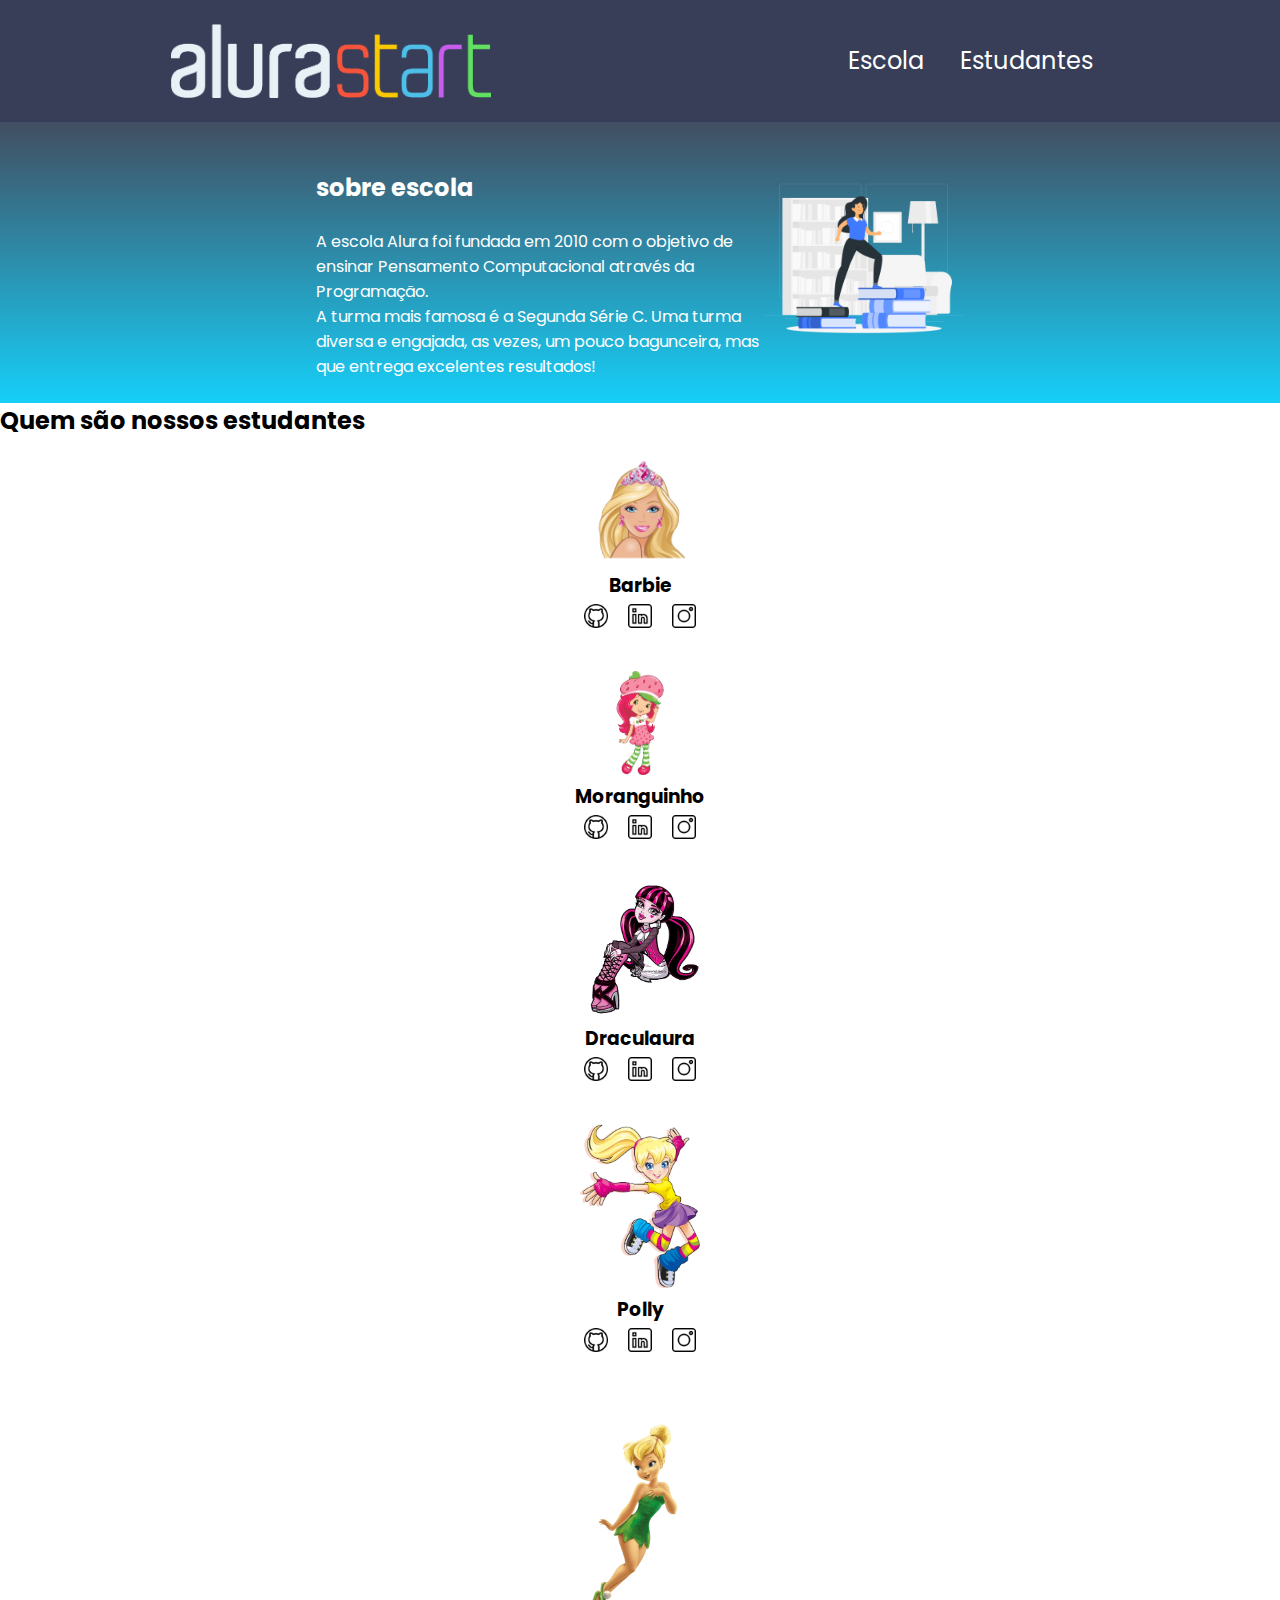
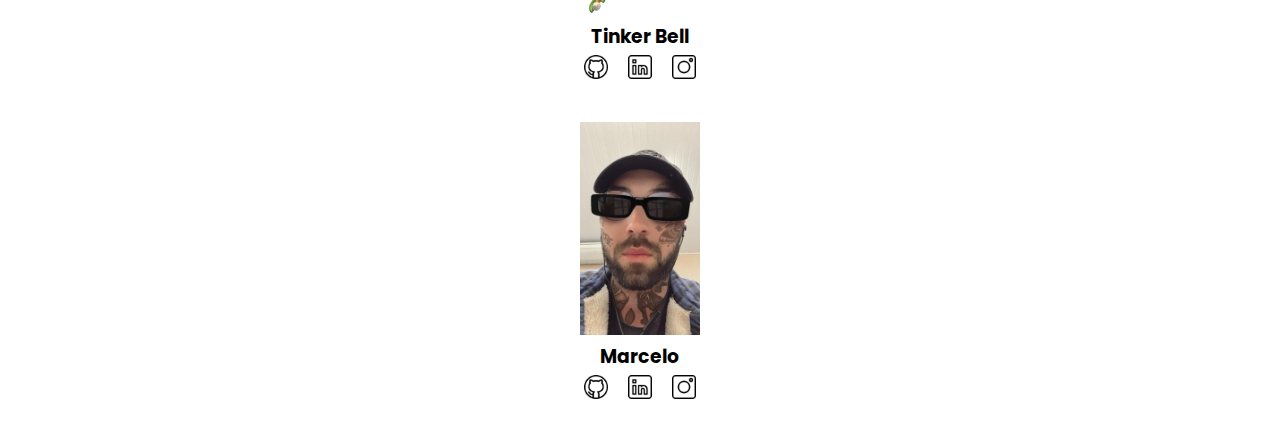
==== index.html @ aa9dc699 "t" ====
<!DOCTYPE html>
<html>
<head>
    <meta charset='utf-8'>
    <meta http-equiv='X-UA-Compatible' content='IE=edge'>
    <title></title>
    <meta name='viewport' content='width=device-width, initial-scale=1'>
    <link rel='stylesheet' type='text/css' media='screen' href='style.css'>
    <script src='main.js'></script>
    <link rel="preconnect" href="https://fonts.googleapis.com">
<link rel="preconnect" href="https://fonts.gstatic.com" crossorigin>
<link href="https://fonts.googleapis.com/css2?family=Poppins&display=swap" rel="stylesheet">
</head>
<body>
  <header class="cabecalho"> 
    <img class="imagem-cabecalho" src="alurastart logo.png" alt="">
  <ul class="cabecalho-lista">
     <li class="cabecalho-item"> Escola </li>
    <li class="cabecalho-item"> Estudantes  </li>
  </ul>
</header>
<section class="escola"> 
  <div class="conteudo">  
  <h2 class="escola-titulo">sobre escola</h2>
   <p class="escola-texto">A escola Alura foi fundada em 2010 com o objetivo de ensinar Pensamento Computacional através da Programação.</p>
   <p class="escola-texto">A turma mais famosa é a Segunda Série C. Uma turma diversa e engajada, as vezes, um pouco bagunceira, mas que entrega excelentes resultados!</p>
  </div> 
  <img class="escola-imagem" src="Learning-rafiki.png" alt="imagem de uma mulher com livros">
  </section> 
  
  <section class="estudantes">
    <h2 class="estudante-titulo">Quem são nossos estudantes</h2>
    
    <div class="estudante-div">
      <img class="estudante-imagem" src="barbie-removebg-preview.png" alt="foto da barbie">
      <h3 class="estudante-nome">Barbie</h3>
      <img class="estudante-icone" src="github.png" alt="icone github">
      <img class="estudante-icone" src="linkedin.png" alt="icone linkedin">
      <img class="estudante-icone" src="instagram.png" alt="icone instagram">
    </div>

    <div class="estudante-div">
      <img class="estudante-imagem" src="moranguinho-removebg-preview.png" alt="foto da moranguinho">
      <h3 class="estudante-nome">Moranguinho</h3>
      <img class="estudante-icone" src="github.png" alt="icone github">
      <img class="estudante-icone" src="linkedin.png" alt="icone linkedin">
      <img class="estudante-icone" src="instagram.png" alt="icone instagram">
    </div>

    <div class="estudante-div">
      <img class="estudante-imagem" src="laura-removebg-preview.png" alt="foto da laura">
      <h3 class="estudante-nome">Draculaura</h3>
      <img class="estudante-icone" src="github.png" alt="icone github">
      <img class="estudante-icone" src="linkedin.png" alt="icone linkedin">
      <img class="estudante-icone" src="instagram.png" alt="icone instagram">
    </div>

    <div class="estudante-div">
      <img class="estudante-imagem" src="polly-removebg-preview.png" alt="foto da polly">
      <h3 class="estudante-nome">Polly</h3>
      <img class="estudante-icone" src="github.png" alt="icone github">
      <img class="estudante-icone" src="linkedin.png" alt="icone linkedin">
      <img class="estudante-icone" src="instagram.png" alt="icone instagram">
    </div>

    <div class="estudante-div">
      <img class="estudante-imagem" src="png-transparent-tinker-bell-tinker-bell-tinker-removebg-preview.png" alt="foto da tiker">
      <h3 class="estudante-nome">Tinker Bell</h3>
      <img class="estudante-icone" src="github.png" alt="icone github">
      <img class="estudante-icone" src="linkedin.png" alt="icone linkedin">
      <img class="estudante-icone" src="instagram.png" alt="icone instagram">
    </div>

    <div class="estudante-div">
      <img class="estudante-imagem" src="Marcelo.jpeg" alt="foto do marcelo">
      <h3 class="estudante-nome">Marcelo</h3>
      <img class="estudante-icone" src="github.png" alt="icone github">
      <img class="estudante-icone" src="linkedin.png" alt="icone linkedin">
      <img class="estudante-icone" src="instagram.png" alt="icone instagram">
    </div>
</section>
</section>

 
</section>
</body>
</html>
---- style.css ----
*{
     margin: 0px;
     padding: 0px;
}

body{
   font-family:"Poppins", sans-serif;;
}

.cabecalho {   
 
     background-color: #383D58;
color: white;
display: flex;
justify-content: space-around;
align-items: center;
padding: 24px 0;
}


.imagem-cabecalho{ 
width: 25%;

}
.cabecalho-item {
display: inline-block;
margin: 0 16px;
font-size: 24px;
}

.escola-imagem{ 
     width: 200px;;
     height: 200px; ;
}
.escola{
   background-image: linear-gradient(#424E61,#16CFF8);
   color: white;
   display: flex;
   justify-content: center;
   align-items: center;
   padding:24px 0px ;
}

.conteudo{
  width: 35%;
}
.escola-titulo{
     padding:24px 0px;
}
.estudante-imagem{
     width: 120px;
 }
 .estudante-icone{
     width: 24px;
     padding: 4px 8px;
 }
  
 .estudante-div{
   text-align: center;
   padding:16px 0;

 }
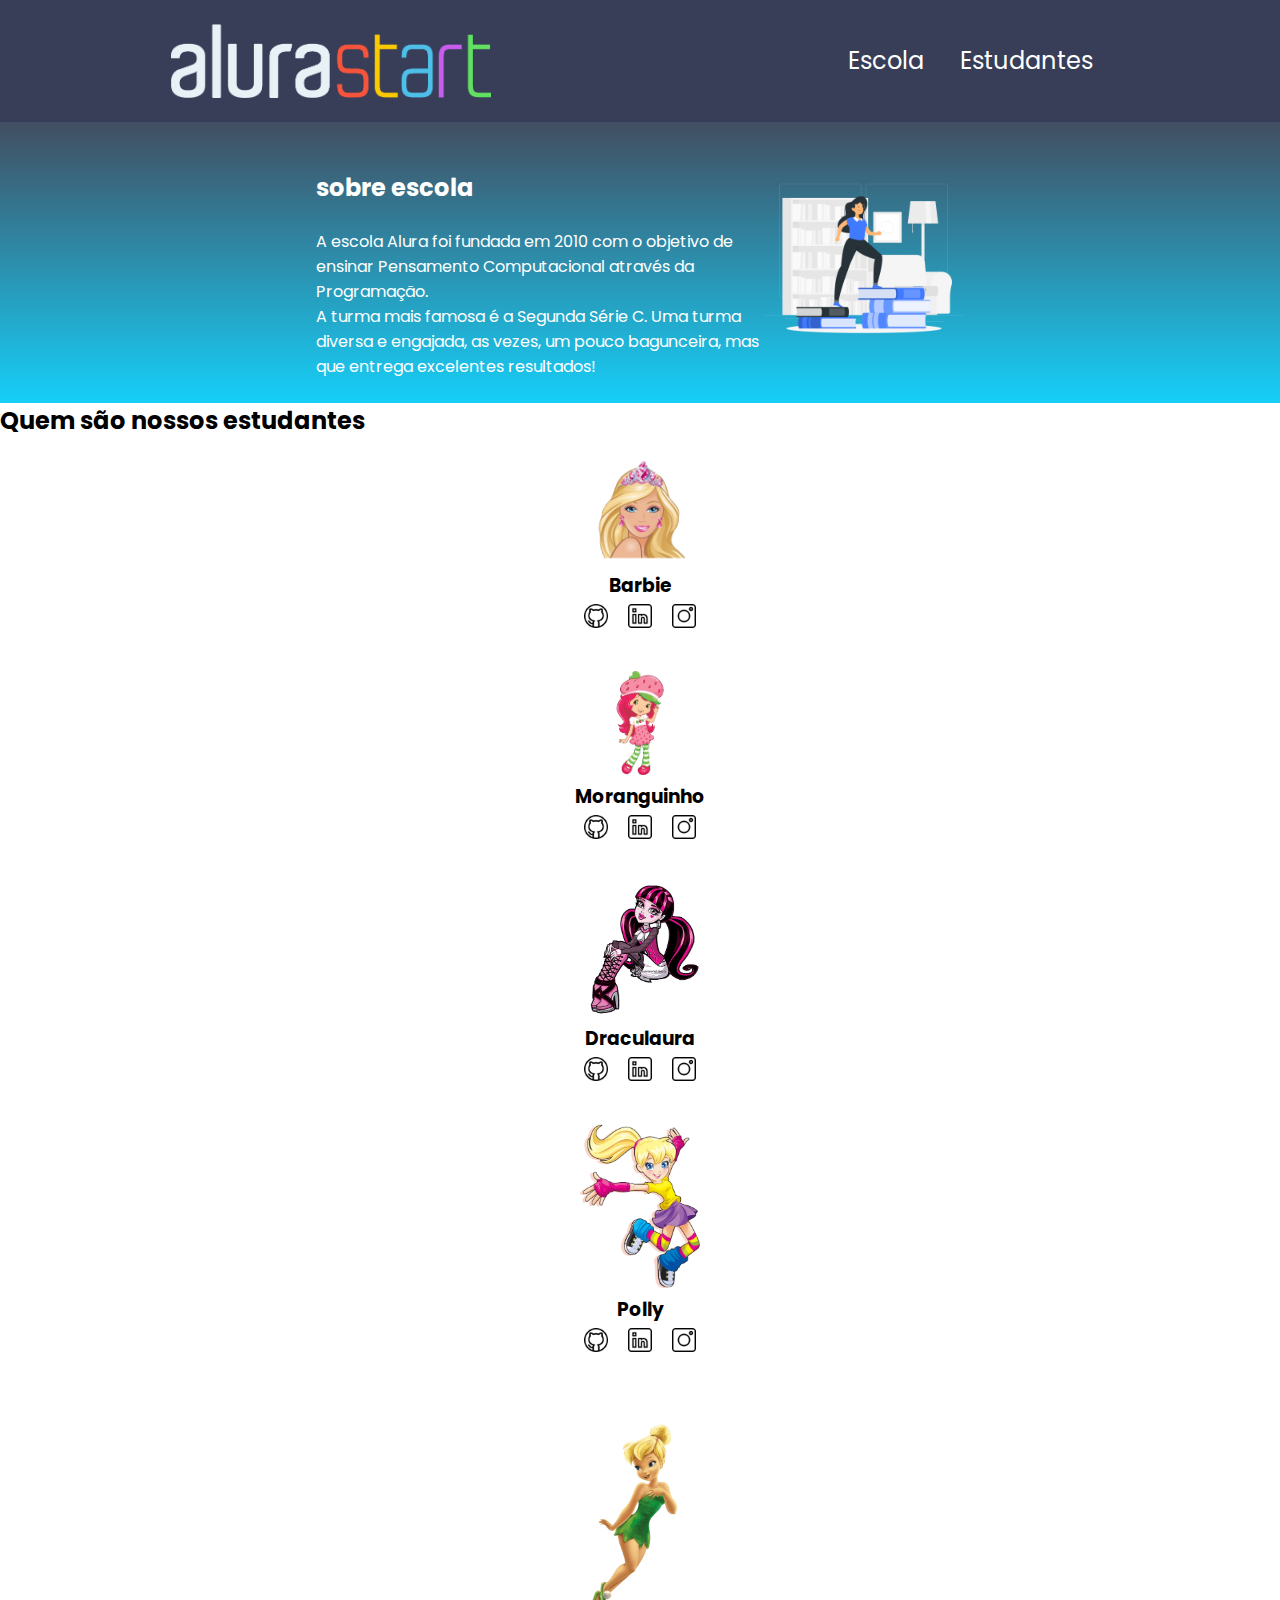
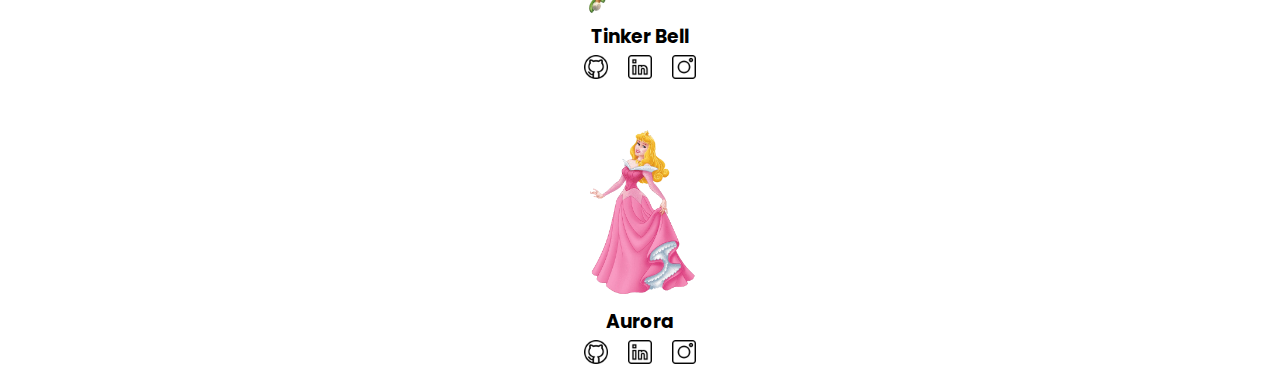
==== commit 3f584ae7: "4" ====
--- a/index.html
+++ b/index.html
@@ -72,8 +72,8 @@
     </div>
 
     <div class="estudante-div">
-      <img class="estudante-imagem" src="Marcelo.jpeg" alt="foto do marcelo">
-      <h3 class="estudante-nome">Marcelo</h3>
+      <img class="estudante-imagem" src="png-transparent-princess-aurora-removebg-preview.png" alt="foto da aurura">
+      <h3 class="estudante-nome">Aurora</h3>
       <img class="estudante-icone" src="github.png" alt="icone github">
       <img class="estudante-icone" src="linkedin.png" alt="icone linkedin">
       <img class="estudante-icone" src="instagram.png" alt="icone instagram">
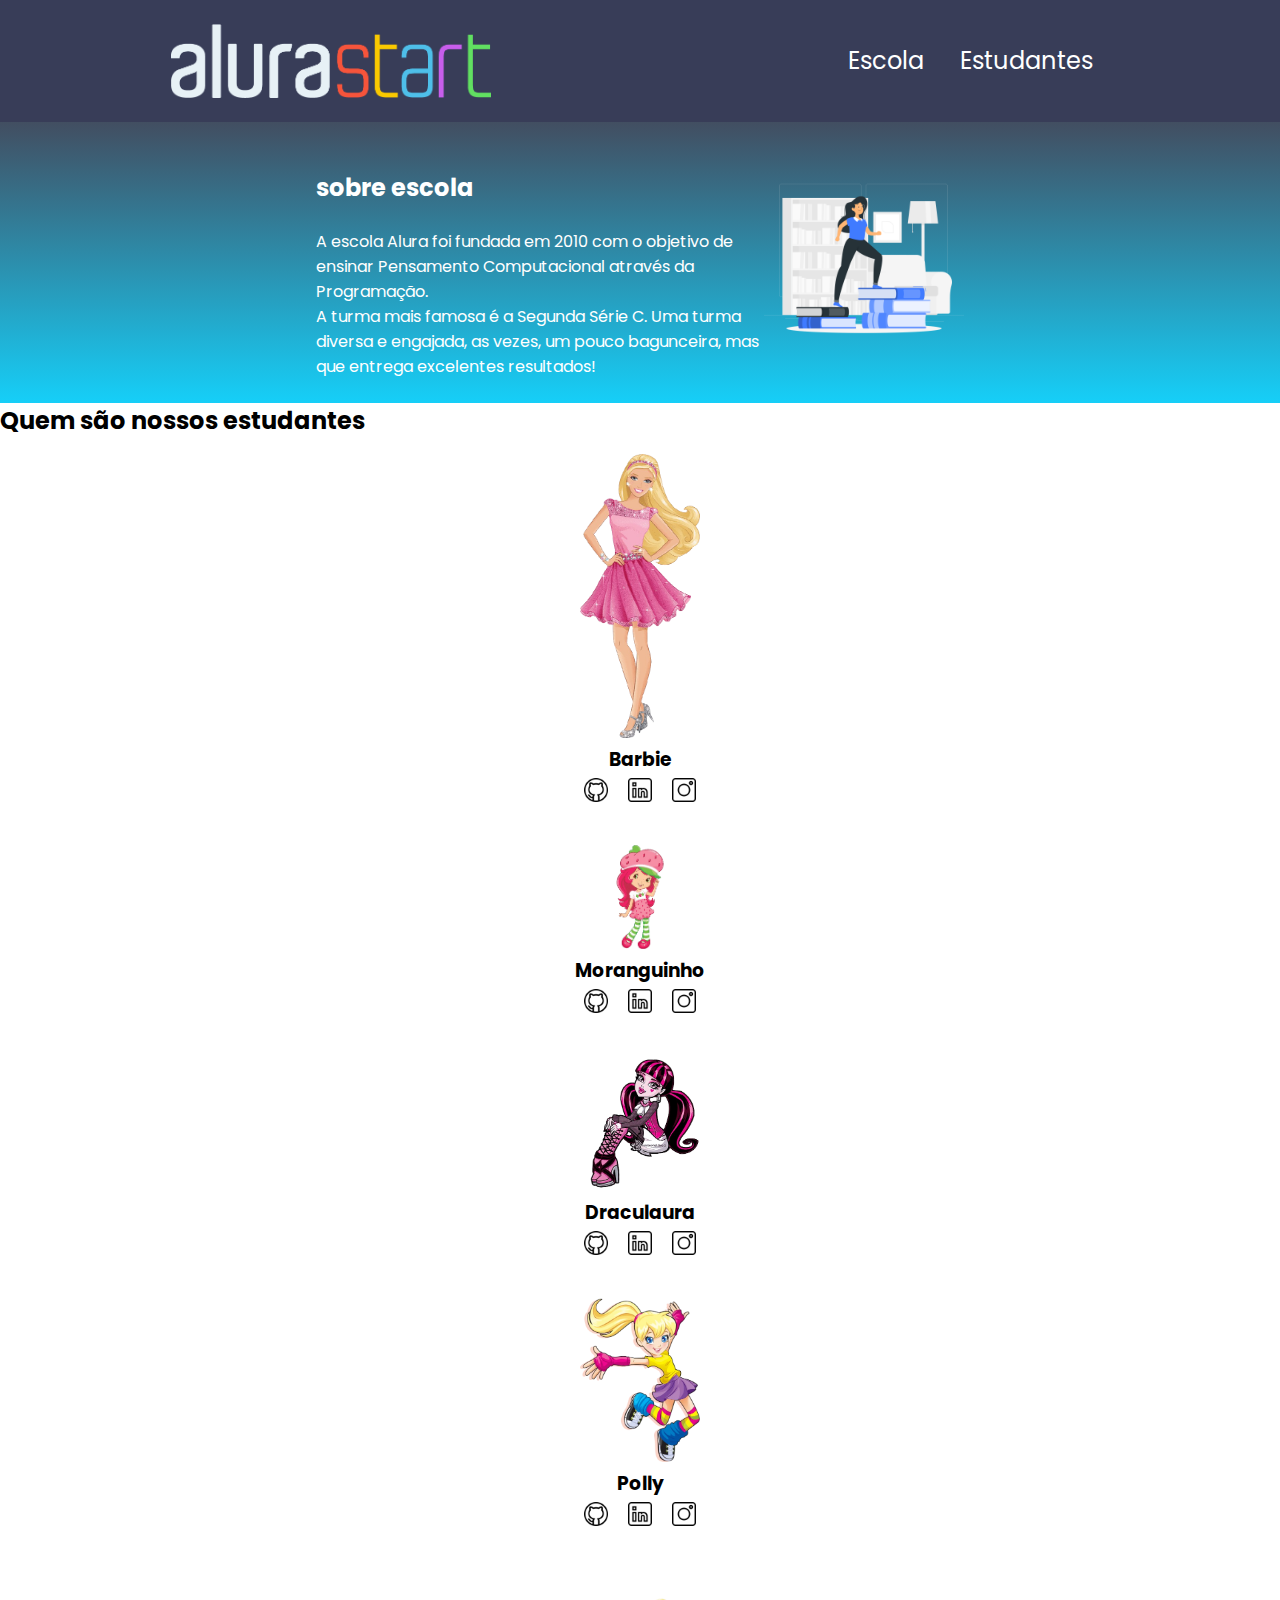
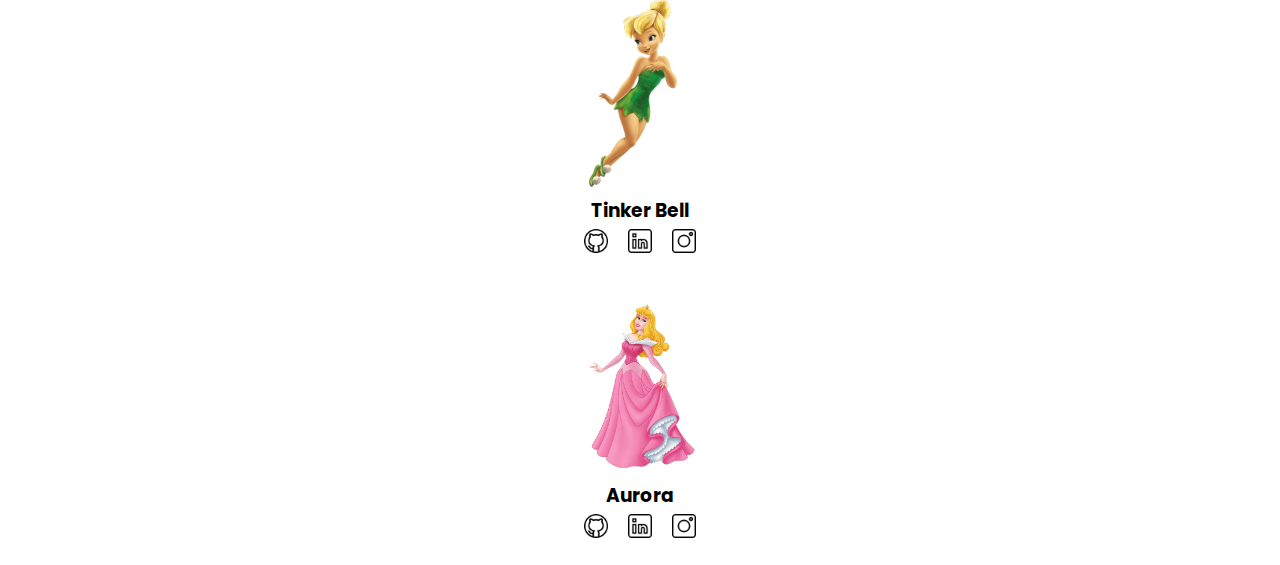
==== commit c3646a2a: "3" ====
--- a/index.html
+++ b/index.html
@@ -32,7 +32,7 @@
     <h2 class="estudante-titulo">Quem são nossos estudantes</h2>
     
     <div class="estudante-div">
-      <img class="estudante-imagem" src="barbie-removebg-preview.png" alt="foto da barbie">
+      <img class="estudante-imagem" src="png-clipart-barbie-barbie-thumbnail-removebg-preview (1).png" alt="foto da barbie">
       <h3 class="estudante-nome">Barbie</h3>
       <img class="estudante-icone" src="github.png" alt="icone github">
       <img class="estudante-icone" src="linkedin.png" alt="icone linkedin">
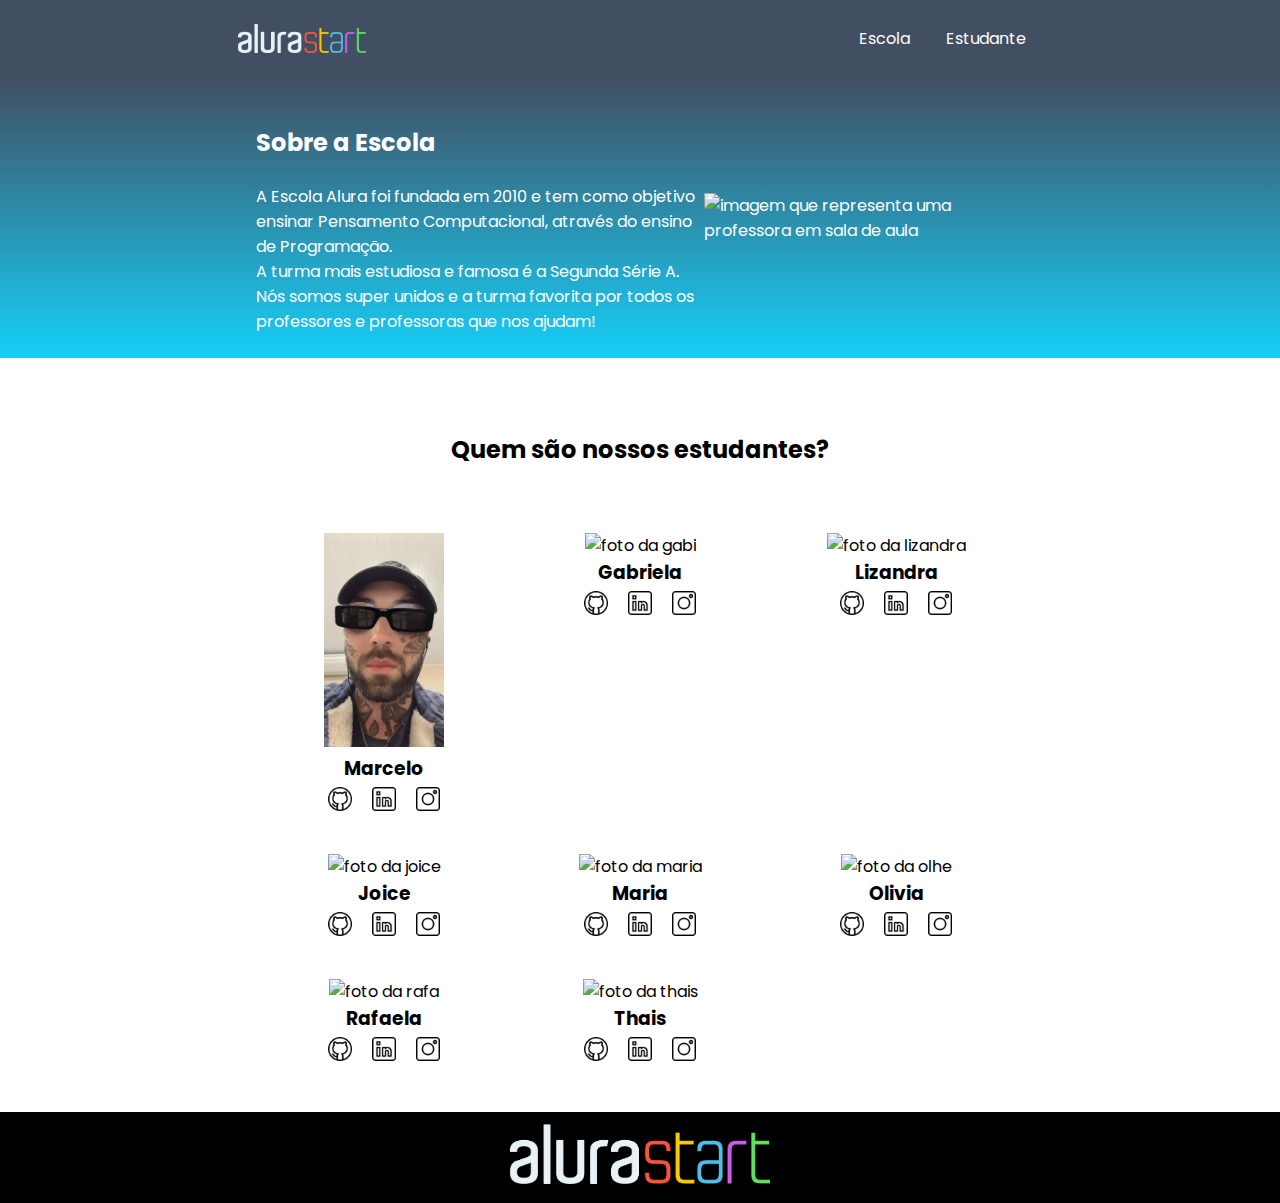
==== commit b2477896: "c" ====
--- a/index.html
+++ b/index.html
@@ -1,87 +1,100 @@
 <!DOCTYPE html>
-<html>
+<html lang="en">
 <head>
-    <meta charset='utf-8'>
-    <meta http-equiv='X-UA-Compatible' content='IE=edge'>
-    <title></title>
-    <meta name='viewport' content='width=device-width, initial-scale=1'>
-    <link rel='stylesheet' type='text/css' media='screen' href='style.css'>
-    <script src='main.js'></script>
+    <meta charset="UTF-8">
+    <meta http-equiv="X-UA-Compatible" content="IE=edge">
+    <meta name="viewport" content="width=device-width, initial-scale=1.0">
+    <title>Equipe Alura Start</title>
+    <link rel="stylesheet" href="style.css">
     <link rel="preconnect" href="https://fonts.googleapis.com">
-<link rel="preconnect" href="https://fonts.gstatic.com" crossorigin>
-<link href="https://fonts.googleapis.com/css2?family=Poppins&display=swap" rel="stylesheet">
+    <link rel="preconnect" href="https://fonts.gstatic.com" crossorigin>
+    <link href="https://fonts.googleapis.com/css2?family=Poppins&display=swap" rel="stylesheet">
 </head>
 <body>
-  <header class="cabecalho"> 
-    <img class="imagem-cabecalho" src="alurastart logo.png" alt="">
-  <ul class="cabecalho-lista">
-     <li class="cabecalho-item"> Escola </li>
-    <li class="cabecalho-item"> Estudantes  </li>
-  </ul>
-</header>
-<section class="escola"> 
-  <div class="conteudo">  
-  <h2 class="escola-titulo">sobre escola</h2>
-   <p class="escola-texto">A escola Alura foi fundada em 2010 com o objetivo de ensinar Pensamento Computacional através da Programação.</p>
-   <p class="escola-texto">A turma mais famosa é a Segunda Série C. Uma turma diversa e engajada, as vezes, um pouco bagunceira, mas que entrega excelentes resultados!</p>
-  </div> 
-  <img class="escola-imagem" src="Learning-rafiki.png" alt="imagem de uma mulher com livros">
-  </section> 
-  
-  <section class="estudantes">
-    <h2 class="estudante-titulo">Quem são nossos estudantes</h2>
-    
-    <div class="estudante-div">
-      <img class="estudante-imagem" src="png-clipart-barbie-barbie-thumbnail-removebg-preview (1).png" alt="foto da barbie">
-      <h3 class="estudante-nome">Barbie</h3>
-      <img class="estudante-icone" src="github.png" alt="icone github">
-      <img class="estudante-icone" src="linkedin.png" alt="icone linkedin">
-      <img class="estudante-icone" src="instagram.png" alt="icone instagram">
+    <header class="cabecalho">
+        <img class="cabecalho-imagem" src="alurastart logo.png" alt="logo da alura start">
+        <ul class="cabecalho-lista">
+            <li class="cabecalho-lista-item">Escola</li>
+            <li class="cabecalho-lista-item">Estudante</li>
+        </ul>
+    </header>
+    <section class="escola">
+        <div class="escola-div-conteudo">
+            <h2 class="escola-titulo">Sobre a Escola</h2>
+            <p class="escola-texto-um">A Escola Alura foi fundada em 2010 e tem como objetivo ensinar Pensamento Computacional, através do ensino de  Programação.</p>
+            <p class="escola-texto-dois">A turma mais estudiosa e famosa é a Segunda Série A. Nós somos super unidos e a turma favorita por todos os professores e professoras que nos ajudam!</p>
+        </div>
+        <img class="escola-imagem" src="Formula-bro.png" alt="imagem que representa uma professora em sala de aula">
+    </section>
+    <section class="estudante">
+        <h2 class="estudante-titulo">Quem são nossos estudantes?</h2>
+        <div class="estudante-todos">
+        <span></span>
+        <div class="estudante-div">
+            <img class="estudante-imagem" src="Marcelo.jpeg" alt="foto do marcelo">
+            <h3 class="estudante-nome">Marcelo</h3>
+            <a href="https://github.com/marcelopaludetto"><img class="estudante-icone" src="github.png" alt="icone github"></a>
+            <a href="https://linkedin.com/marcelopaludetto"><img class="estudante-icone" src="linkedin.png" alt="icone linkedin"></a>
+            <a href="https://instagram.com/marcelopaludetto"><img class="estudante-icone" src="instagram.png" alt="icone instagram"></a>
+        </div>
+        <div class="estudante-div">
+            <img class="estudante-imagem" src="Gabi.jpg" alt="foto da gabi">
+            <h3 class="estudante-nome">Gabriela</h3>
+            <a href="https://github.com/GabrielaM-L"><img class="estudante-icone" src="github.png" alt="icone github"></a>
+            <a href="https://www.linkedin.com/in/gabriela-marcomini-de-lima/"><img class="estudante-icone" src="linkedin.png" alt="icone linkedin"></a>
+            <a href="https://www.instagram.com/gabriela_marcomini/"><img class="estudante-icone" src="instagram.png" alt="icone instagram"></a>
+        </div>
+        <div class="estudante-div">
+            <img class="estudante-imagem" src="Liz.jpg" alt="foto da lizandra">
+            <h3 class="estudante-nome">Lizandra</h3>
+            <a href="https://github.com/LizandraDuarte40"><img class="estudante-icone" src="github.png" alt="icone github"></a>
+            <a href="https://www.linkedin.com/in/lizandrarlm-duarte/"><img class="estudante-icone" src="linkedin.png" alt="icone linkedin"></a>
+            <a href="https://www.instagram.com/lizandrarlm"><img class="estudante-icone" src="instagram.png" alt="icone instagram"></a>
+        </div>
+        <span></span>
+        <span></span>
+        <div class="estudante-div">
+            <img class="estudante-imagem" src="Joice.jpg" alt="foto da joice">
+            <h3 class="estudante-nome">Joice</h3>
+            <a href="https://github.com/JoiceAlura"><img class="estudante-icone" src="github.png" alt="icone github"></a>
+            <a href="https://www.linkedin.com/in/joicebarbaresco/"><img class="estudante-icone" src="linkedin.png" alt="icone linkedin"></a>
+            <a href="https://www.instagram.com/joicebarbaresco/"><img class="estudante-icone" src="instagram.png" alt="icone instagram"></a>
+        </div>
+        <div class="estudante-div">
+            <img class="estudante-imagem" src="Maria.jpg" alt="foto da maria">
+            <h3 class="estudante-nome">Maria</h3>
+            <a href="https://github.com/MagePSR"><img class="estudante-icone" src="github.png" alt="icone github"></a>
+            <a href="https://www.linkedin.com/in/mariageovanna"><img class="estudante-icone" src="linkedin.png" alt="icone linkedin"></a>
+            <a href="https://www.instagram.com/magpsr/"><img class="estudante-icone" src="instagram.png" alt="icone instagram"></a>
+        </div>
+        <div class="estudante-div">
+            <img class="estudante-imagem" src="Olivia.jpg" alt="foto da olhe">
+            <h3 class="estudante-nome">Olivia</h3>
+            <img class="estudante-icone" src="github.png" alt="icone github">
+            <a href="https://www.linkedin.com/in/olhe/"><img class="estudante-icone" src="linkedin.png" alt="icone linkedin"></a>
+            <a href="https://github.com/olhe12"><img class="estudante-icone" src="instagram.png" alt="icone instagram"></a>
+        </div>
+        <span></span>
+        <span></span>
+        <div class="estudante-div">
+            <img class="estudante-imagem" src="Rafa.jpg" alt="foto da rafa">
+            <h3 class="estudante-nome">Rafaela</h3>
+            <a href="https://github.com/rafaelamunhoz12"><img class="estudante-icone" src="github.png" alt="icone github"></a>
+            <a href="http://linkedin.com/in/rafaela-felix-munhoz-oliveira-02160a10a"><img class="estudante-icone" src="linkedin.png" alt="icone linkedin"></a>
+            <a href="https://www.instagram.com/rafafmo/"><img class="estudante-icone" src="instagram.png" alt="icone instagram"></a>
+        </div>
+        <div class="estudante-div">
+            <img class="estudante-imagem" src="Thais.jpg" alt="foto da thais">
+            <h3 class="estudante-nome">Thais</h3>
+            <a href="https://github.com/Thaispianucci"><img class="estudante-icone" src="github.png" alt="icone github"></a>
+            <a href="https://www.linkedin.com/in/thais-pianucci-benedicto-54a9a416/"><img class="estudante-icone" src="linkedin.png" alt="icone linkedin"></a>
+            <a href="https://www.instagram.com/thaispianucci/"><img class="estudante-icone" src="instagram.png" alt="icone instagram"></a>
+        </div>
+
     </div>
-
-    <div class="estudante-div">
-      <img class="estudante-imagem" src="moranguinho-removebg-preview.png" alt="foto da moranguinho">
-      <h3 class="estudante-nome">Moranguinho</h3>
-      <img class="estudante-icone" src="github.png" alt="icone github">
-      <img class="estudante-icone" src="linkedin.png" alt="icone linkedin">
-      <img class="estudante-icone" src="instagram.png" alt="icone instagram">
-    </div>
-
-    <div class="estudante-div">
-      <img class="estudante-imagem" src="laura-removebg-preview.png" alt="foto da laura">
-      <h3 class="estudante-nome">Draculaura</h3>
-      <img class="estudante-icone" src="github.png" alt="icone github">
-      <img class="estudante-icone" src="linkedin.png" alt="icone linkedin">
-      <img class="estudante-icone" src="instagram.png" alt="icone instagram">
-    </div>
-
-    <div class="estudante-div">
-      <img class="estudante-imagem" src="polly-removebg-preview.png" alt="foto da polly">
-      <h3 class="estudante-nome">Polly</h3>
-      <img class="estudante-icone" src="github.png" alt="icone github">
-      <img class="estudante-icone" src="linkedin.png" alt="icone linkedin">
-      <img class="estudante-icone" src="instagram.png" alt="icone instagram">
-    </div>
-
-    <div class="estudante-div">
-      <img class="estudante-imagem" src="png-transparent-tinker-bell-tinker-bell-tinker-removebg-preview.png" alt="foto da tiker">
-      <h3 class="estudante-nome">Tinker Bell</h3>
-      <img class="estudante-icone" src="github.png" alt="icone github">
-      <img class="estudante-icone" src="linkedin.png" alt="icone linkedin">
-      <img class="estudante-icone" src="instagram.png" alt="icone instagram">
-    </div>
-
-    <div class="estudante-div">
-      <img class="estudante-imagem" src="png-transparent-princess-aurora-removebg-preview.png" alt="foto da aurura">
-      <h3 class="estudante-nome">Aurora</h3>
-      <img class="estudante-icone" src="github.png" alt="icone github">
-      <img class="estudante-icone" src="linkedin.png" alt="icone linkedin">
-      <img class="estudante-icone" src="instagram.png" alt="icone instagram">
-    </div>
-</section>
-</section>
-
- 
-</section>
+    </section>
+    <footer class="rodape">
+        <img class="rodape-imagem"src="alurastart logo.png" alt="logo da alura start">
+    </footer>
 </body>
-</html>+</html>
--- a/style.css
+++ b/style.css
@@ -1,62 +1,86 @@
 *{
-     margin: 0px;
-     padding: 0px;
-}
-
-body{
-   font-family:"Poppins", sans-serif;;
-}
-
-.cabecalho {   
+     margin: 0;
+     padding: 0;
+ }
+ body {
+     font-family: 'Poppins', sans-serif;
+ }
+ .cabecalho {
+     background-color: #424E61;
+     color: white;
+     display: flex;
+     justify-content: space-around;
+     align-items: center;
+     padding: 24px 0;
+ }
  
-     background-color: #383D58;
-color: white;
-display: flex;
-justify-content: space-around;
-align-items: center;
-padding: 24px 0;
-}
-
-
-.imagem-cabecalho{ 
-width: 25%;
-
-}
-.cabecalho-item {
-display: inline-block;
-margin: 0 16px;
-font-size: 24px;
-}
-
-.escola-imagem{ 
-     width: 200px;;
-     height: 200px; ;
-}
-.escola{
-   background-image: linear-gradient(#424E61,#16CFF8);
-   color: white;
-   display: flex;
-   justify-content: center;
-   align-items: center;
-   padding:24px 0px ;
-}
-
-.conteudo{
-  width: 35%;
-}
-.escola-titulo{
-     padding:24px 0px;
-}
-.estudante-imagem{
+ .cabecalho-imagem{
+     width: 10%;
+ }
+ 
+ .cabecalho-lista-item{
+     display: inline-block;
+     margin: 0 16px;
+     font-size: 16px;
+ }
+ 
+ .escola-imagem{
+     width: 25%;
+ }
+ 
+ .escola{
+     background-image: linear-gradient(#424E61,#16CFF8);
+     color:white;
+     display: flex;
+     justify-content: center;
+     align-items: center;
+     padding: 24px 0;
+ }
+ 
+ .escola-div-conteudo{
+     width: 35%;
+ }
+ 
+ 
+ .escola-titulo{
+     padding: 24px 0;
+ }
+ 
+ .estudante{
+     padding: 24px 0;
+ }
+ .estudante-imagem{
      width: 120px;
  }
+ 
  .estudante-icone{
      width: 24px;
      padding: 4px 8px;
  }
-  
+ 
  .estudante-div{
-   text-align: center;
-   padding:16px 0;
-
- }+     text-align: center;
+     padding: 16px 0;
+ }
+ 
+ .estudante-titulo{
+     text-align: center;
+     padding: 50px 0;
+ }
+ 
+ .estudante-todos{
+     display: grid;
+     grid-template-columns: 20% 20% 20% 20% 20%;
+ }
+ 
+ .rodape{
+     background-color: black;
+     text-align: center;
+ }
+ 
+ .rodape-imagem{
+     height: 60px;
+     padding: 12px 0;
+    
+ }
+ 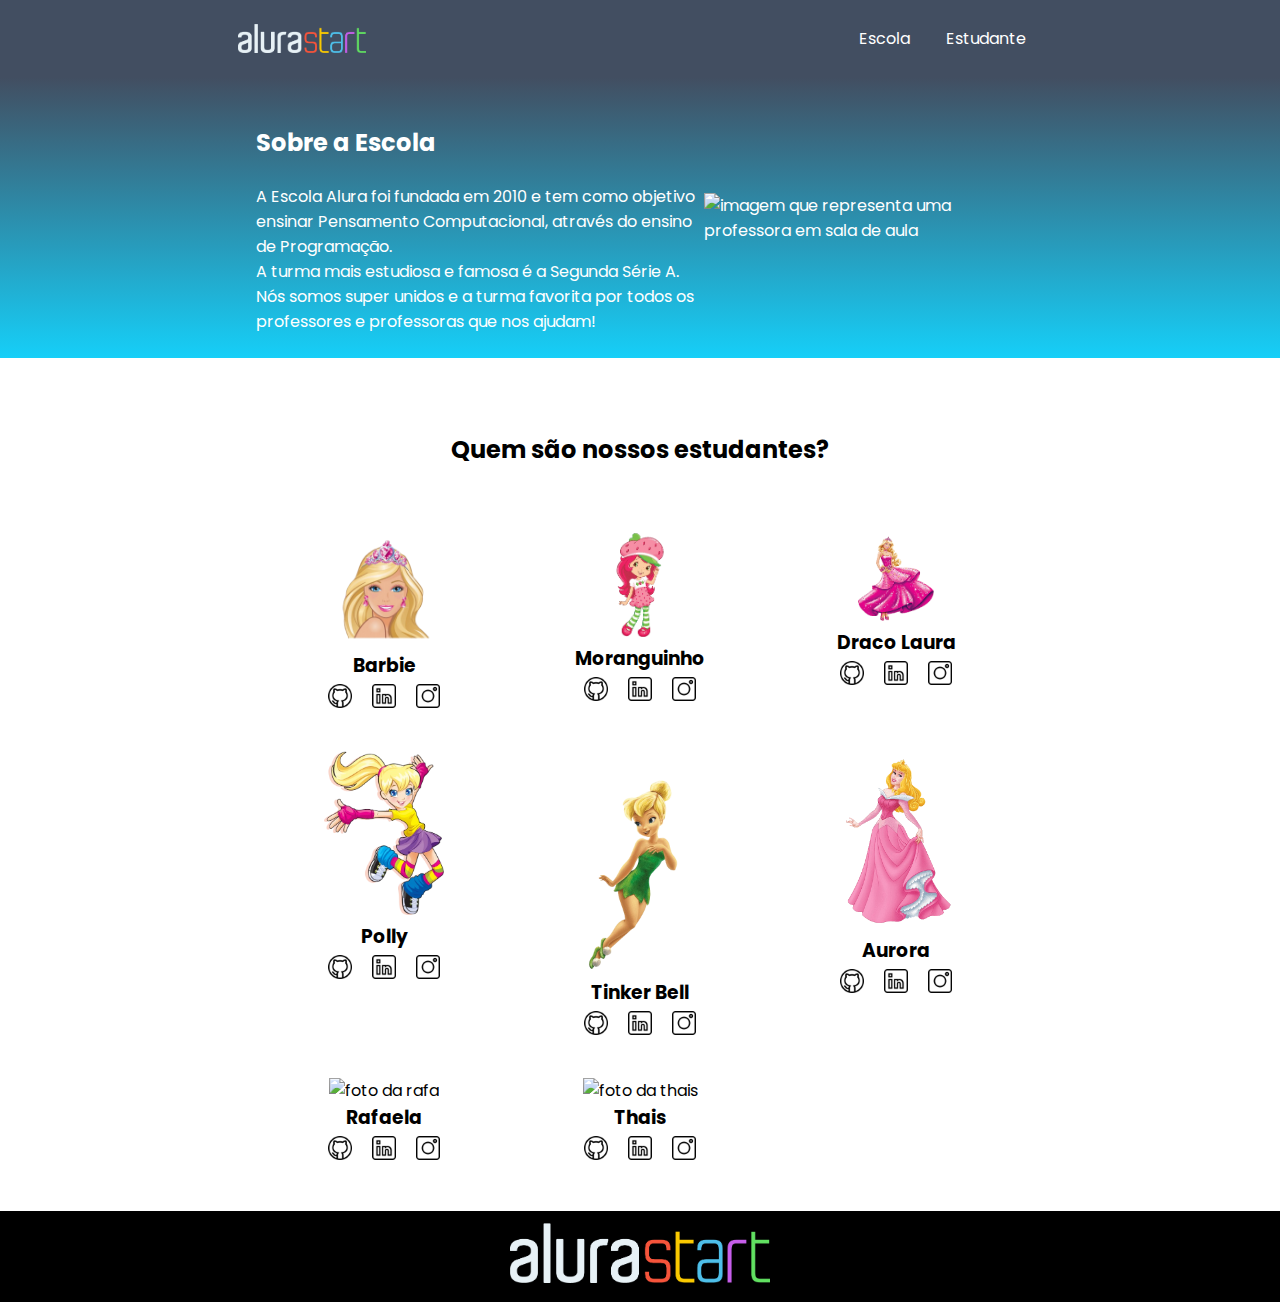
==== commit ff4c88d7: "e" ====
--- a/index.html
+++ b/index.html
@@ -31,22 +31,22 @@
         <div class="estudante-todos">
         <span></span>
         <div class="estudante-div">
-            <img class="estudante-imagem" src="Marcelo.jpeg" alt="foto do marcelo">
-            <h3 class="estudante-nome">Marcelo</h3>
+            <img class="estudante-imagem" src="barbie-removebg-preview.png" alt="foto da barbie">
+            <h3 class="estudante-nome">Barbie</h3>
             <a href="https://github.com/marcelopaludetto"><img class="estudante-icone" src="github.png" alt="icone github"></a>
             <a href="https://linkedin.com/marcelopaludetto"><img class="estudante-icone" src="linkedin.png" alt="icone linkedin"></a>
             <a href="https://instagram.com/marcelopaludetto"><img class="estudante-icone" src="instagram.png" alt="icone instagram"></a>
         </div>
         <div class="estudante-div">
-            <img class="estudante-imagem" src="Gabi.jpg" alt="foto da gabi">
-            <h3 class="estudante-nome">Gabriela</h3>
+            <img class="estudante-imagem" src="moranguinho-removebg-preview.png" alt="foto da morango">
+            <h3 class="estudante-nome">Moranguinho</h3>
             <a href="https://github.com/GabrielaM-L"><img class="estudante-icone" src="github.png" alt="icone github"></a>
             <a href="https://www.linkedin.com/in/gabriela-marcomini-de-lima/"><img class="estudante-icone" src="linkedin.png" alt="icone linkedin"></a>
             <a href="https://www.instagram.com/gabriela_marcomini/"><img class="estudante-icone" src="instagram.png" alt="icone instagram"></a>
         </div>
         <div class="estudante-div">
-            <img class="estudante-imagem" src="Liz.jpg" alt="foto da lizandra">
-            <h3 class="estudante-nome">Lizandra</h3>
+            <img class="estudante-imagem" src="png-transparent-pink-dressed-female-doll-illustration-blair-barbie-s-careers-princess-film-barbie-magenta-doll-film-removebg-preview.png" alt="foto da lizandra">
+            <h3 class="estudante-nome">Draco Laura</h3>
             <a href="https://github.com/LizandraDuarte40"><img class="estudante-icone" src="github.png" alt="icone github"></a>
             <a href="https://www.linkedin.com/in/lizandrarlm-duarte/"><img class="estudante-icone" src="linkedin.png" alt="icone linkedin"></a>
             <a href="https://www.instagram.com/lizandrarlm"><img class="estudante-icone" src="instagram.png" alt="icone instagram"></a>
@@ -54,22 +54,22 @@
         <span></span>
         <span></span>
         <div class="estudante-div">
-            <img class="estudante-imagem" src="Joice.jpg" alt="foto da joice">
-            <h3 class="estudante-nome">Joice</h3>
+            <img class="estudante-imagem" src="polly-removebg-preview.png" alt="foto da polly">
+            <h3 class="estudante-nome">Polly</h3>
             <a href="https://github.com/JoiceAlura"><img class="estudante-icone" src="github.png" alt="icone github"></a>
             <a href="https://www.linkedin.com/in/joicebarbaresco/"><img class="estudante-icone" src="linkedin.png" alt="icone linkedin"></a>
             <a href="https://www.instagram.com/joicebarbaresco/"><img class="estudante-icone" src="instagram.png" alt="icone instagram"></a>
         </div>
         <div class="estudante-div">
-            <img class="estudante-imagem" src="Maria.jpg" alt="foto da maria">
-            <h3 class="estudante-nome">Maria</h3>
+            <img class="estudante-imagem" src="png-transparent-tinker-bell-tinker-bell-tinker-removebg-preview.png" alt="foto da tinker">
+            <h3 class="estudante-nome">Tinker Bell</h3>
             <a href="https://github.com/MagePSR"><img class="estudante-icone" src="github.png" alt="icone github"></a>
             <a href="https://www.linkedin.com/in/mariageovanna"><img class="estudante-icone" src="linkedin.png" alt="icone linkedin"></a>
             <a href="https://www.instagram.com/magpsr/"><img class="estudante-icone" src="instagram.png" alt="icone instagram"></a>
         </div>
         <div class="estudante-div">
-            <img class="estudante-imagem" src="Olivia.jpg" alt="foto da olhe">
-            <h3 class="estudante-nome">Olivia</h3>
+            <img class="estudante-imagem" src="png-transparent-princess-aurora-removebg-preview.png" alt="foto da auau">
+            <h3 class="estudante-nome">Aurora</h3>
             <img class="estudante-icone" src="github.png" alt="icone github">
             <a href="https://www.linkedin.com/in/olhe/"><img class="estudante-icone" src="linkedin.png" alt="icone linkedin"></a>
             <a href="https://github.com/olhe12"><img class="estudante-icone" src="instagram.png" alt="icone instagram"></a>
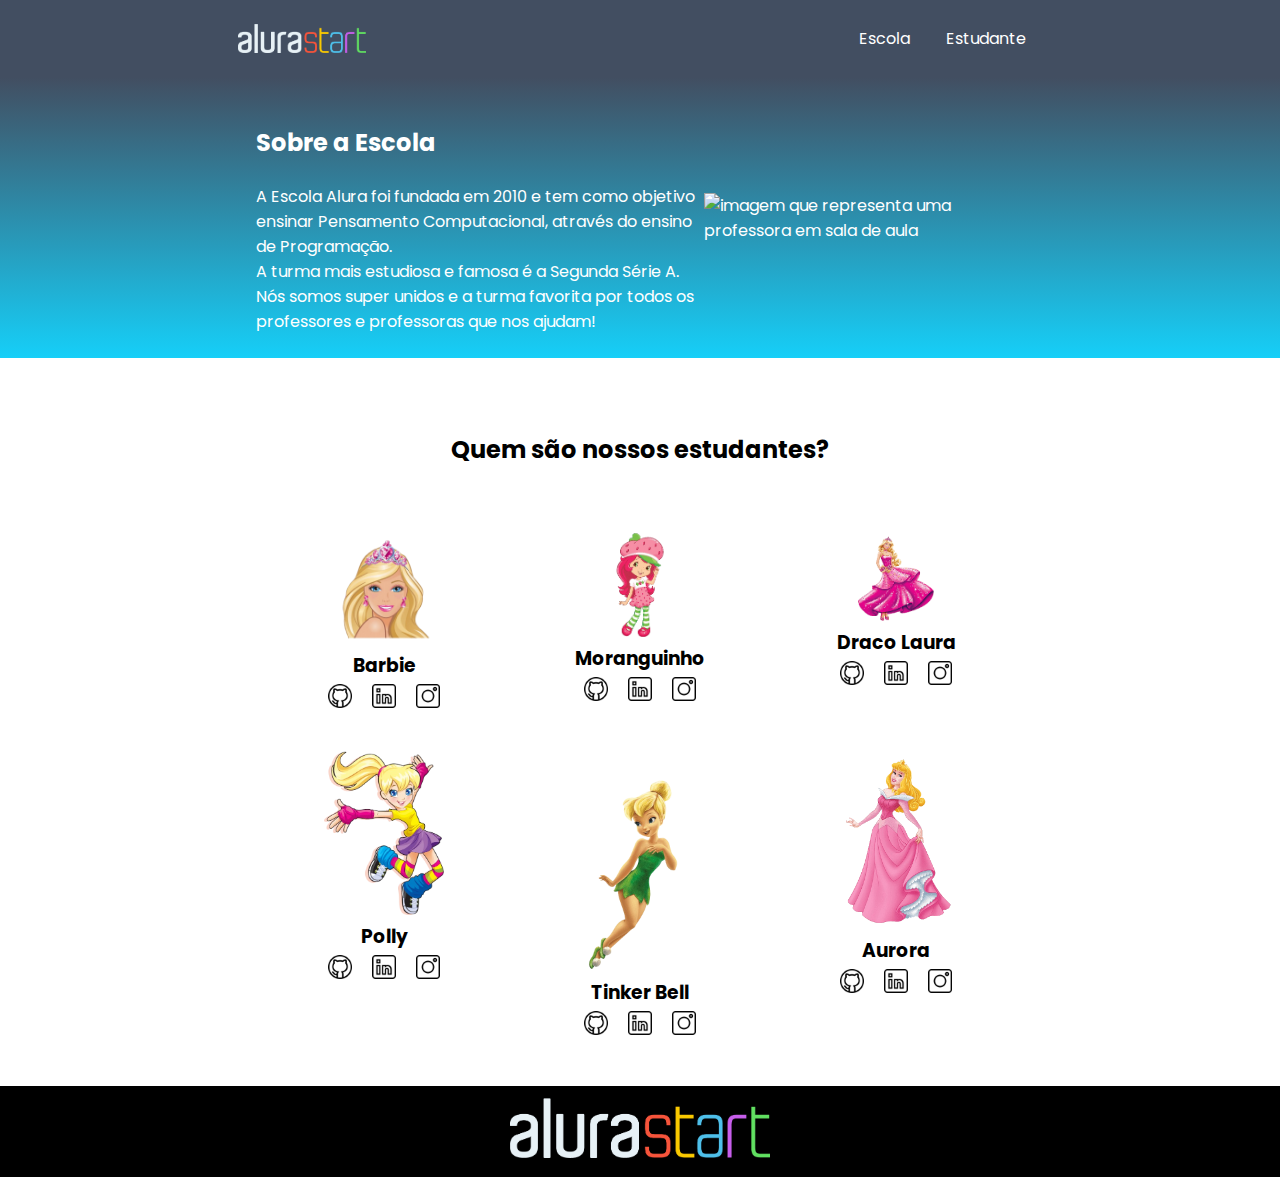
==== commit 0a6a4af3: "e" ====
--- a/index.html
+++ b/index.html
@@ -76,20 +76,8 @@
         </div>
         <span></span>
         <span></span>
-        <div class="estudante-div">
-            <img class="estudante-imagem" src="Rafa.jpg" alt="foto da rafa">
-            <h3 class="estudante-nome">Rafaela</h3>
-            <a href="https://github.com/rafaelamunhoz12"><img class="estudante-icone" src="github.png" alt="icone github"></a>
-            <a href="http://linkedin.com/in/rafaela-felix-munhoz-oliveira-02160a10a"><img class="estudante-icone" src="linkedin.png" alt="icone linkedin"></a>
-            <a href="https://www.instagram.com/rafafmo/"><img class="estudante-icone" src="instagram.png" alt="icone instagram"></a>
         </div>
-        <div class="estudante-div">
-            <img class="estudante-imagem" src="Thais.jpg" alt="foto da thais">
-            <h3 class="estudante-nome">Thais</h3>
-            <a href="https://github.com/Thaispianucci"><img class="estudante-icone" src="github.png" alt="icone github"></a>
-            <a href="https://www.linkedin.com/in/thais-pianucci-benedicto-54a9a416/"><img class="estudante-icone" src="linkedin.png" alt="icone linkedin"></a>
-            <a href="https://www.instagram.com/thaispianucci/"><img class="estudante-icone" src="instagram.png" alt="icone instagram"></a>
-        </div>
+        
 
     </div>
     </section>
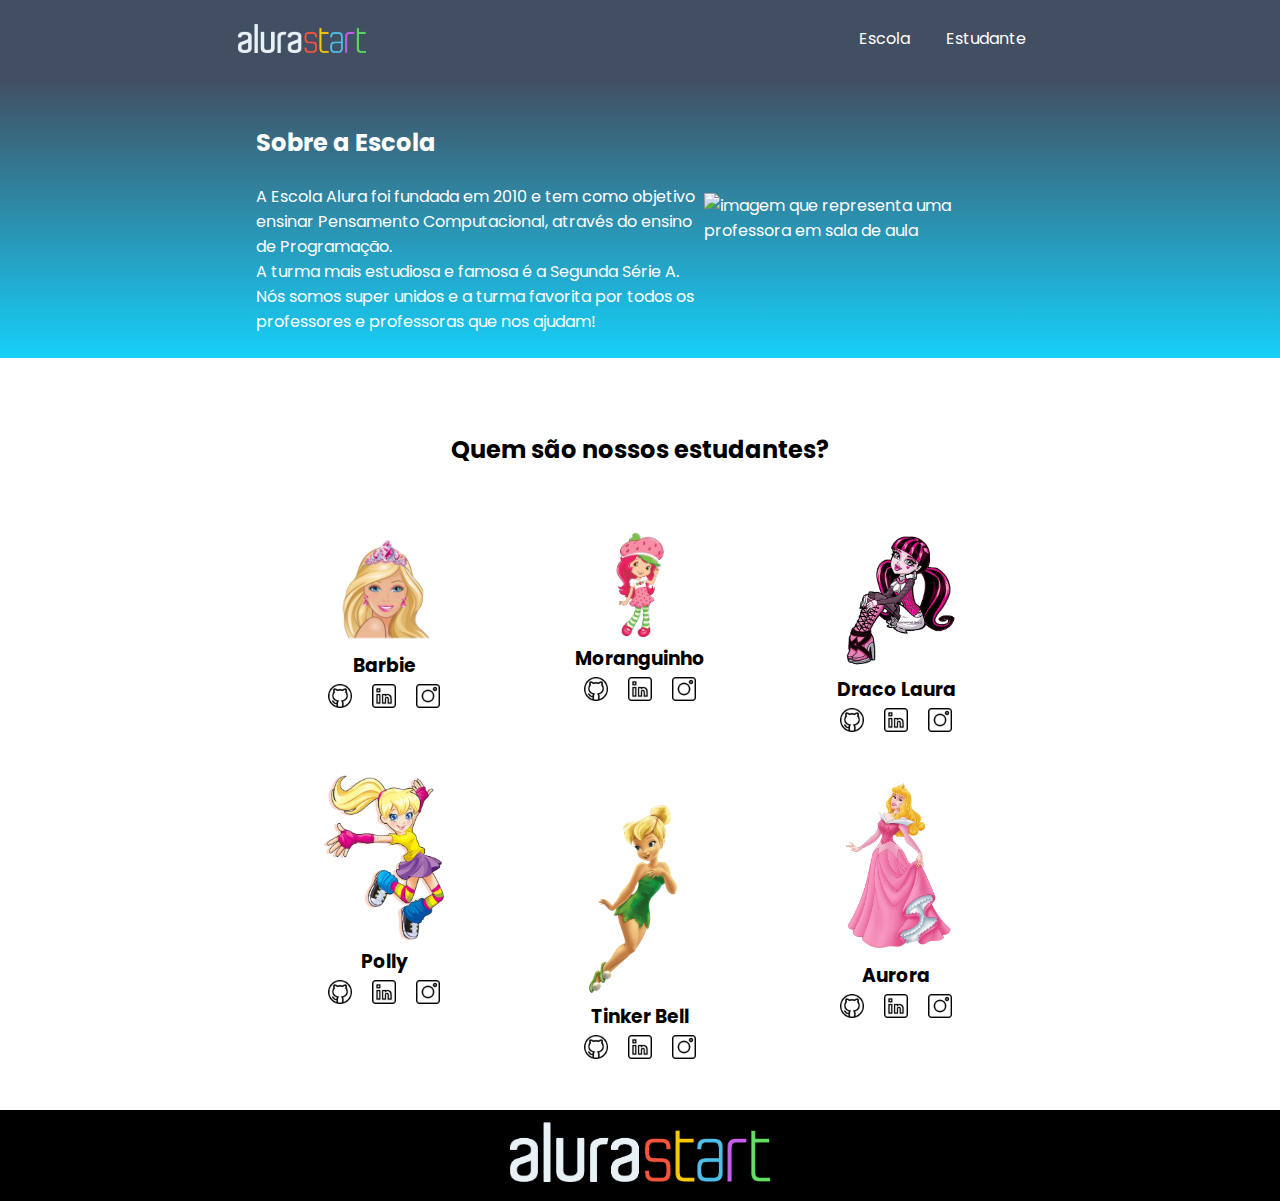
==== commit efc79c0c: "b" ====
--- a/index.html
+++ b/index.html
@@ -45,7 +45,7 @@
             <a href="https://www.instagram.com/gabriela_marcomini/"><img class="estudante-icone" src="instagram.png" alt="icone instagram"></a>
         </div>
         <div class="estudante-div">
-            <img class="estudante-imagem" src="png-transparent-pink-dressed-female-doll-illustration-blair-barbie-s-careers-princess-film-barbie-magenta-doll-film-removebg-preview.png" alt="foto da lizandra">
+            <img class="estudante-imagem" src="laura-removebg-preview.png" alt="foto da lizandra">
             <h3 class="estudante-nome">Draco Laura</h3>
             <a href="https://github.com/LizandraDuarte40"><img class="estudante-icone" src="github.png" alt="icone github"></a>
             <a href="https://www.linkedin.com/in/lizandrarlm-duarte/"><img class="estudante-icone" src="linkedin.png" alt="icone linkedin"></a>
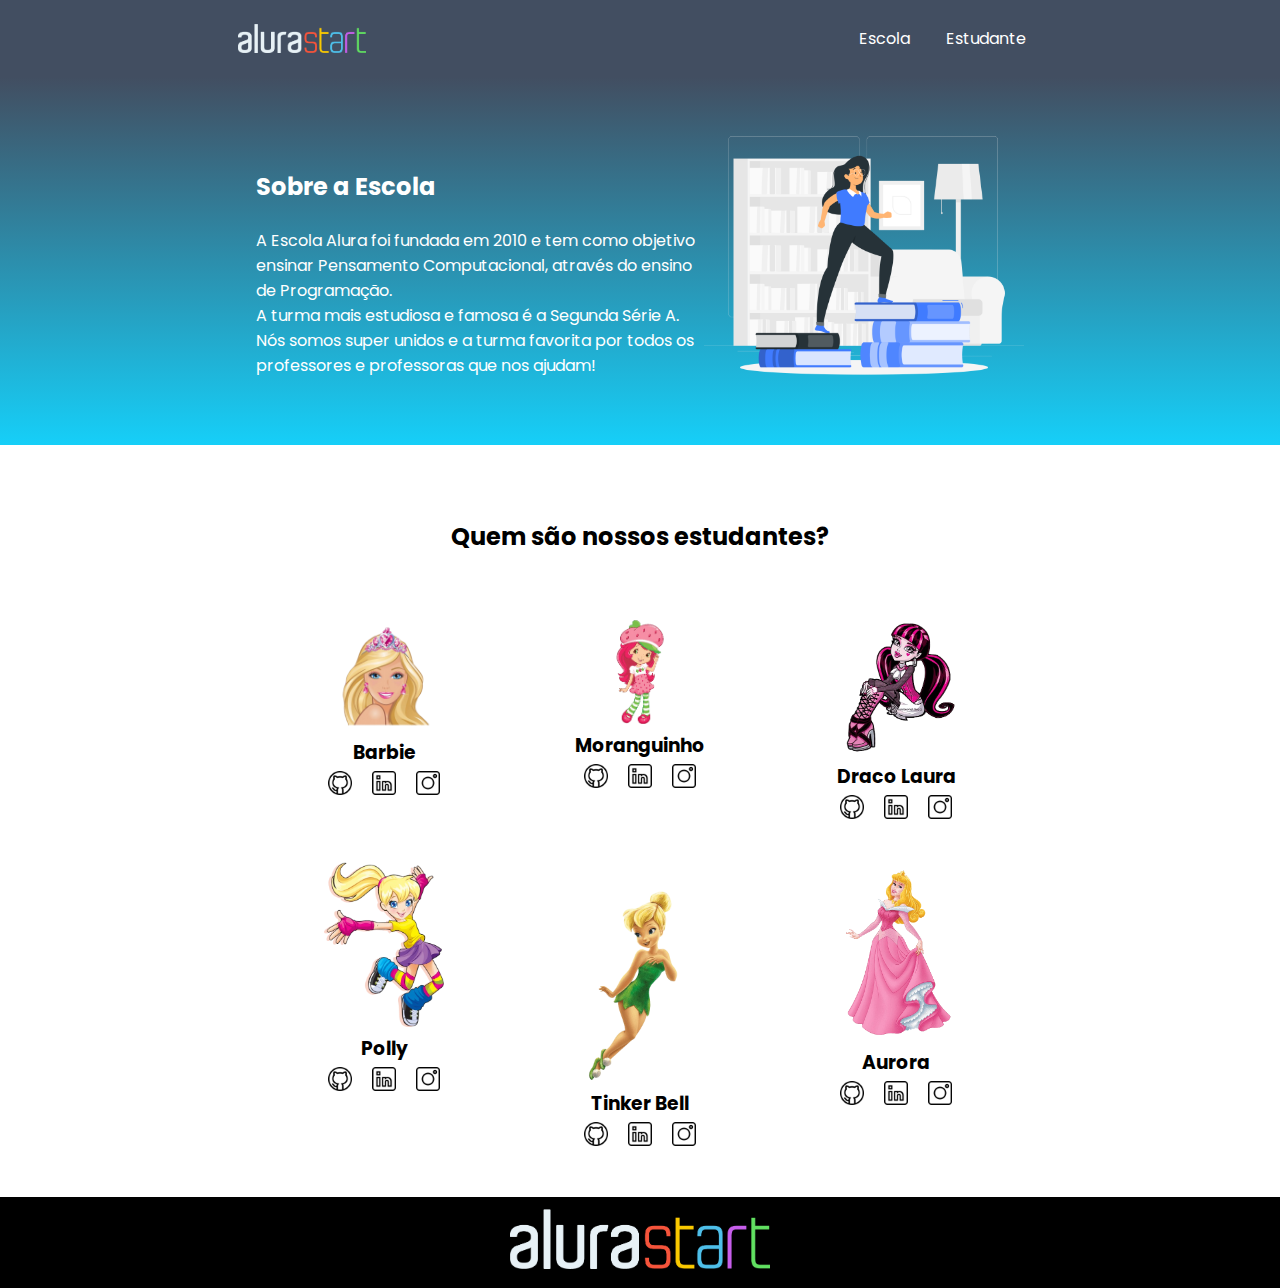
==== commit d80242ab: "c" ====
--- a/index.html
+++ b/index.html
@@ -24,7 +24,7 @@
             <p class="escola-texto-um">A Escola Alura foi fundada em 2010 e tem como objetivo ensinar Pensamento Computacional, através do ensino de  Programação.</p>
             <p class="escola-texto-dois">A turma mais estudiosa e famosa é a Segunda Série A. Nós somos super unidos e a turma favorita por todos os professores e professoras que nos ajudam!</p>
         </div>
-        <img class="escola-imagem" src="Formula-bro.png" alt="imagem que representa uma professora em sala de aula">
+        <img class="escola-imagem" src="Learning-rafiki.png" alt="imagem que representa uma professora em sala de aula">
     </section>
     <section class="estudante">
         <h2 class="estudante-titulo">Quem são nossos estudantes?</h2>
